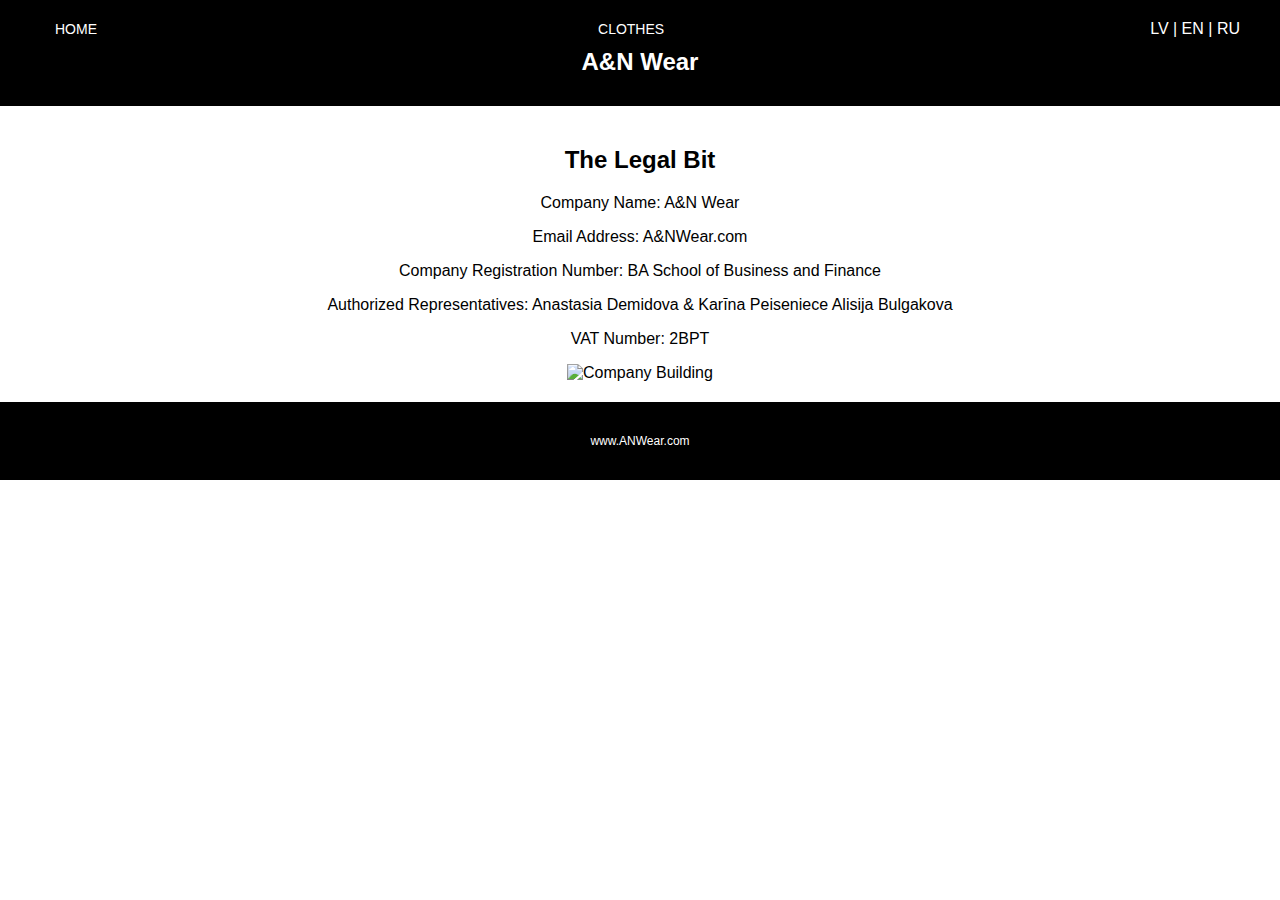
==== about.html @ bd8b2c96 "Add files via upload" ====
<!DOCTYPE html>
<html lang="en">
<head>
    <meta charset="UTF-8">
    <meta name="viewport" content="width=device-width, initial-scale=1.0">
    <title>About Us - A&N Wear</title>
    <link rel="stylesheet" href="style.css">
</head>
<body>
    <header>
        <nav>
            <a href="index.html">HOME</a>
            <a href="catalog.html">CLOTHES</a>
            <span class="language-switch">LV | EN | RU</span>
        </nav>
        <h1>A&N Wear</h1>
    </header>
    <main>
        <h2>The Legal Bit</h2>
        <p>Company Name: A&N Wear</p>
        <p>Email Address: A&NWear.com</p>
        <p>Company Registration Number: BA School of Business and Finance</p>
        <p>Authorized Representatives: Anastasia Demidova & Karīna Peiseniece Alisija Bulgakova</p>
        <p>VAT Number: 2BPT</p>
        <img src="images/92acb59d92f7307238cde00e6c4a5ce1.jpg" alt="Company Building">
    </main>
    <footer>
        <p>www.ANWear.com</p>
    </footer>
</body>
</html>
---- style.css ----
/* Общие стили */
body {
    font-family: Arial, sans-serif;
    margin: 0;
    padding: 0;
    color: #000; /* Чёрный текст */
    background-color: #fff; /* Белый фон для всего сайта */
}

/* Шапка */
header {
    background-color: #000; /* Чёрный фон */
    color: #fff; /* Белый текст */
    padding: 20px;
    text-align: center; /* Центрирование текста */
}

nav {
    display: flex;
    justify-content: space-between;
    align-items: center;
    max-width: 1200px;
    margin: 0 auto;
}

nav a {
    color: #fff; /* Белый текст */
    text-decoration: none; /* Убираем подчёркивание */
    margin: 0 15px;
    font-size: 14px;
}

.language-switch {
    float: right;
    color: #fff;
}

/* Логотип */
header h1 {
    font-size: 24px;
    margin: 10px 0;
}

header p {
    font-size: 12px;
    color: #fff;
    margin: 5px 0;
}

/* Основной контент */
main {
    padding: 20px;
    text-align: center; /* Центрирование текста и элементов */
}

.promo {
    background-color: #ccc; /* Серый фон */
    padding: 20px;
}

.promo img {
    width: 100%;
    max-width: 600px;
    margin: 0 auto;
    display: block;
}

button {
    display: inline-block;
    padding: 10px 20px;
    margin: 10px;
    background-color: #000; /* Чёрный фон кнопки */
    color: #fff; /* Белый текст кнопки */
    border: none;
    cursor: pointer;
    font-size: 14px;
    font-weight: bold;
    text-transform: uppercase;
}

button:hover {
    background-color: #fff; /* Белый фон при наведении */
    color: #000; /* Чёрный текст при наведении */
    border: 2px solid #000;
}

/* Список категорий */
.categories {
    list-style: none; /* Убираем стандартные маркеры списка */
    padding: 0;
    margin: 20px auto; /* Центрирование по горизонтали */
    text-align: center; /* Центрирование текста */
}

.categories li {
    display: inline-block; /* Размещаем элементы в одну строку */
    margin: 0 20px; /* Расстояние между ссылками */
}

.categories li a {
    text-decoration: none; /* Убираем подчёркивание */
    color: #000; /* Чёрный текст */
    font-size: 14px;
    font-weight: bold;
}

/* Галерея */
.gallery {
    display: grid;
    grid-template-columns: repeat(auto-fit, minmax(300px, 1fr));
    gap: 20px;
    margin: 20px 0;
}

.gallery img {
    width: 100%;
    max-width: 100%;
    border-radius: 5px;
}

/* Футер */
footer {
    background-color: #000;
    color: #fff;
    text-align: center;
    padding: 20px;
    font-size: 12px;
}

footer a {
    color: #fff;
    text-decoration: none;
}
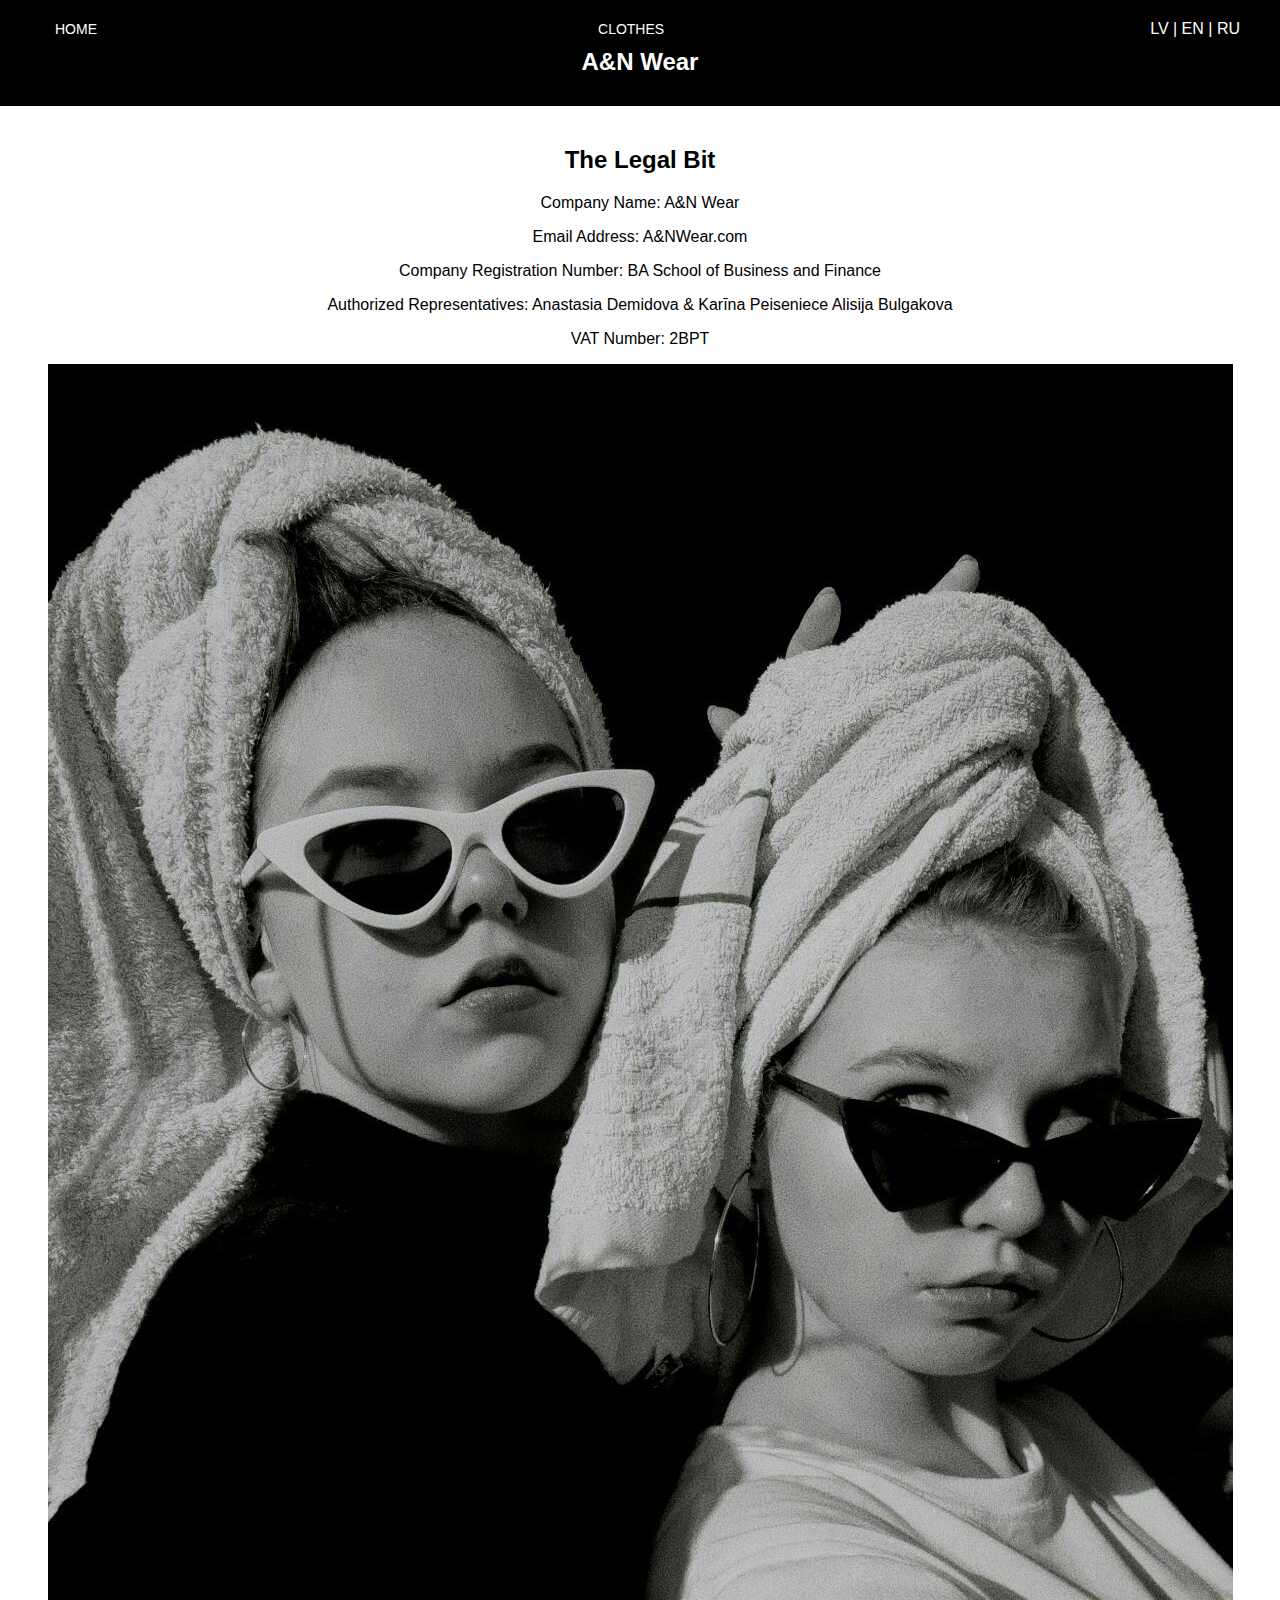
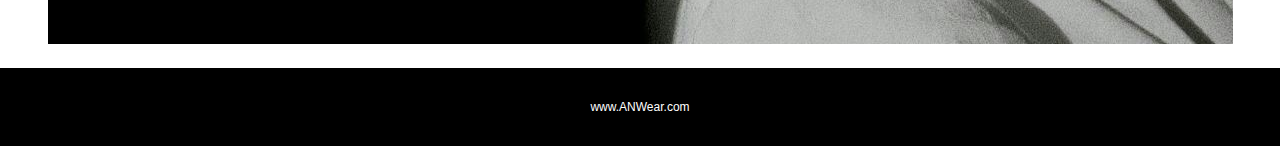
==== commit f4274da4: "fix js and structure" ====
--- a/about.html
+++ b/about.html
@@ -1,31 +1,37 @@
 <!DOCTYPE html>
 <html lang="en">
-<head>
-    <meta charset="UTF-8">
-    <meta name="viewport" content="width=device-width, initial-scale=1.0">
+  <head>
+    <meta charset="UTF-8" />
+    <meta name="viewport" content="width=device-width, initial-scale=1.0" />
     <title>About Us - A&N Wear</title>
-    <link rel="stylesheet" href="style.css">
-</head>
-<body>
+    <link rel="stylesheet" href="./styles/style.css" />
+  </head>
+  <body>
     <header>
-        <nav>
-            <a href="index.html">HOME</a>
-            <a href="catalog.html">CLOTHES</a>
-            <span class="language-switch">LV | EN | RU</span>
-        </nav>
-        <h1>A&N Wear</h1>
+      <nav>
+        <a href="index.html">HOME</a>
+        <a href="catalog.html">CLOTHES</a>
+        <span class="language-switch">LV | EN | RU</span>
+      </nav>
+      <h1>A&N Wear</h1>
     </header>
     <main>
-        <h2>The Legal Bit</h2>
-        <p>Company Name: A&N Wear</p>
-        <p>Email Address: A&NWear.com</p>
-        <p>Company Registration Number: BA School of Business and Finance</p>
-        <p>Authorized Representatives: Anastasia Demidova & Karīna Peiseniece Alisija Bulgakova</p>
-        <p>VAT Number: 2BPT</p>
-        <img src="images/92acb59d92f7307238cde00e6c4a5ce1.jpg" alt="Company Building">
+      <h2>The Legal Bit</h2>
+      <p>Company Name: A&N Wear</p>
+      <p>Email Address: A&NWear.com</p>
+      <p>Company Registration Number: BA School of Business and Finance</p>
+      <p>
+        Authorized Representatives: Anastasia Demidova & Karīna Peiseniece
+        Alisija Bulgakova
+      </p>
+      <p>VAT Number: 2BPT</p>
+      <img
+        src="img/92acb59d92f7307238cde00e6c4a5ce1.jpg"
+        alt="Company Building"
+      />
     </main>
     <footer>
-        <p>www.ANWear.com</p>
+      <p>www.ANWear.com</p>
     </footer>
-</body>
+  </body>
 </html>
--- a/styles/style.css
+++ b/styles/style.css
@@ -0,0 +1,138 @@
+/* Общие стили */
+body {
+    font-family: Arial, sans-serif;
+    margin: 0;
+    padding: 0;
+    color: #000; /* Чёрный текст */
+    background-color: #fff; /* Белый фон для всего сайта */
+}
+
+/* Шапка */
+header {
+    background-color: #000; /* Чёрный фон */
+    color: #fff; /* Белый текст */
+    padding: 20px;
+    text-align: center; /* Центрирование текста */
+}
+
+nav {
+    display: flex;
+    justify-content: space-between;
+    align-items: center;
+    max-width: 1200px;
+    margin: 0 auto;
+}
+
+nav a {
+    color: #fff; /* Белый текст */
+    text-decoration: none; /* Убираем подчёркивание */
+    margin: 0 15px;
+    font-size: 14px;
+}
+
+.language-switch {
+    float: right;
+    color: #fff;
+}
+
+/* Логотип */
+header h1 {
+    font-size: 24px;
+    margin: 10px 0;
+}
+
+header p {
+    font-size: 12px;
+    color: #fff;
+    margin: 5px 0;
+}
+
+/* Основной контент */
+main {
+    padding: 20px;
+    text-align: center; /* Центрирование текста и элементов */
+}
+
+.promo {
+    background-color: #ccc; /* Серый фон */
+    padding: 20px;
+}
+
+.promo img {
+    width: 100%;
+    max-width: 600px;
+    margin: 0 auto;
+    display: block;
+}
+
+button {
+    display: inline-block;
+    padding: 10px 20px;
+    margin: 10px;
+    background-color: #000; /* Чёрный фон кнопки */
+    color: #fff; /* Белый текст кнопки */
+    border: none;
+    cursor: pointer;
+    font-size: 14px;
+    font-weight: bold;
+    text-transform: uppercase;
+}
+
+button:hover {
+    background-color: #fff; /* Белый фон при наведении */
+    color: #000; /* Чёрный текст при наведении */
+    border: 2px solid #000;
+}
+
+/* Список категорий */
+.categories {
+    list-style: none; /* Убираем стандартные маркеры списка */
+    padding: 0;
+    margin: 20px auto; /* Центрирование по горизонтали */
+    text-align: center; /* Центрирование текста */
+}
+
+.categories li {
+    display: inline-block; /* Размещаем элементы в одну строку */
+    margin: 0 20px; /* Расстояние между ссылками */
+}
+
+.categories li a {
+    text-decoration: none; /* Убираем подчёркивание */
+    color: #000; /* Чёрный текст */
+    font-size: 14px;
+    font-weight: bold;
+}
+
+/* Галерея */
+.gallery {
+    display: grid;
+    grid-template-columns: repeat(auto-fit, minmax(300px, 1fr));
+    gap: 20px;
+    margin: 20px 0;
+}
+
+.gallery img {
+    width: 100%;
+    max-width: 100%;
+    border-radius: 5px;
+}
+
+/* Футер */
+footer {
+    background-color: #000;
+    color: #fff;
+    text-align: center;
+    padding: 20px;
+    font-size: 12px;
+}
+
+footer a {
+    color: #fff;
+    text-decoration: none;
+}
+
+
+
+
+
